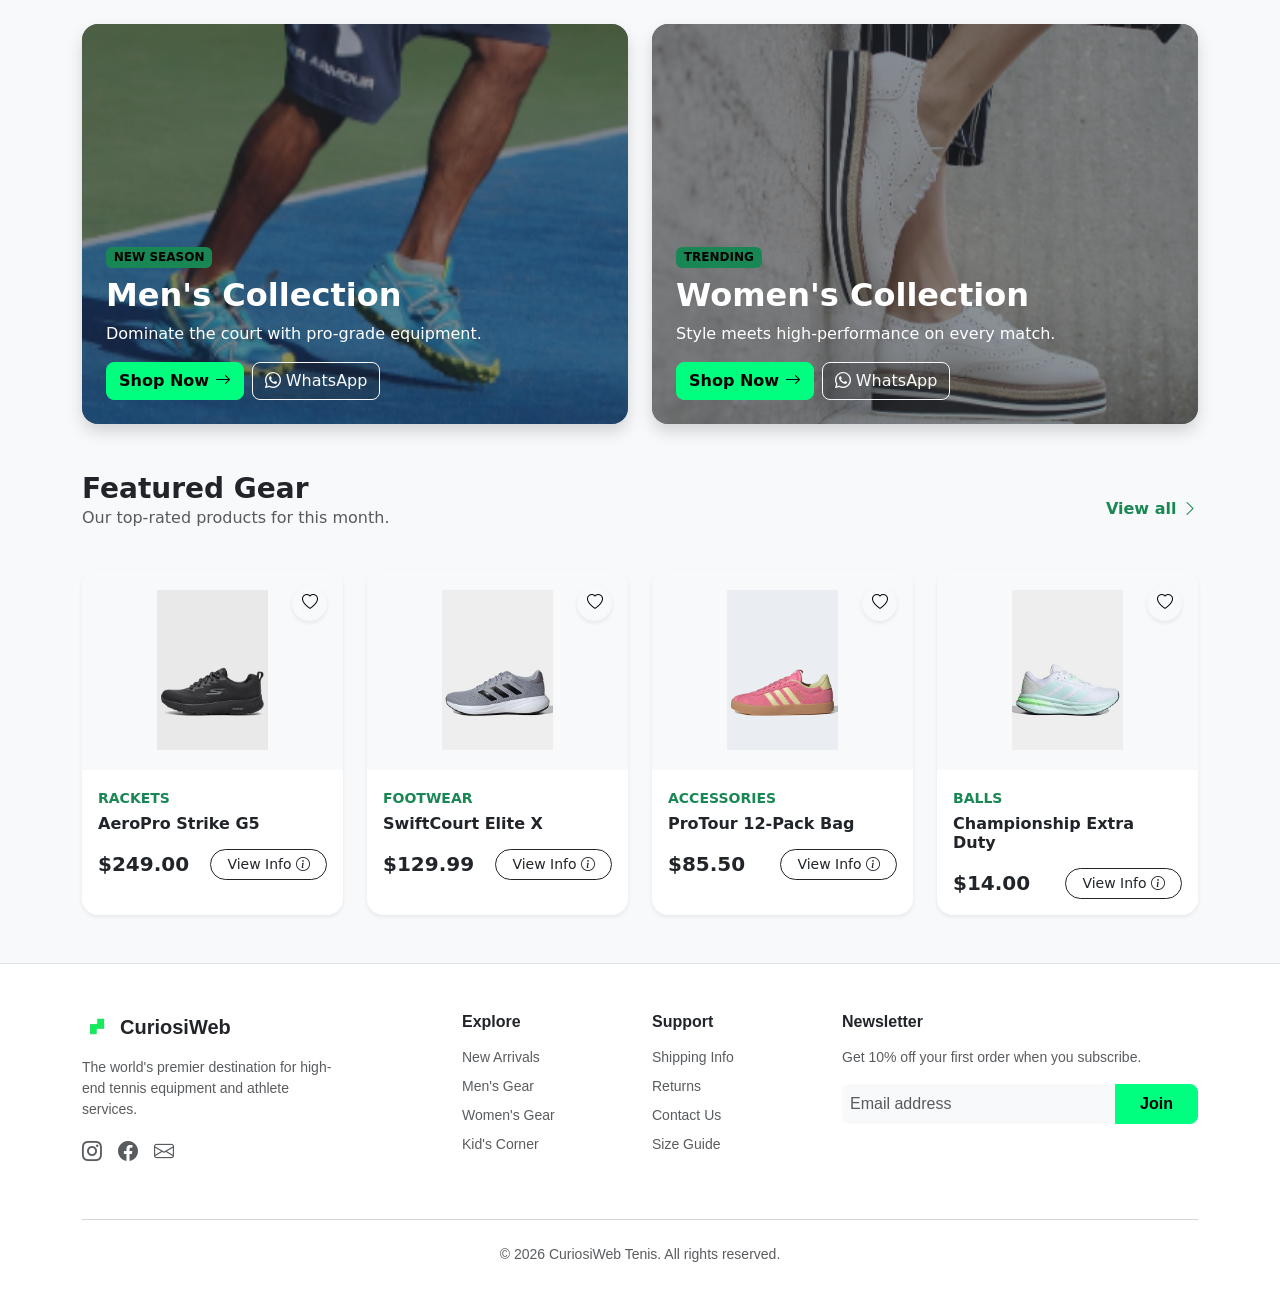
==== index.html @ c3dffbe0 "cambios en el front" ====
<!DOCTYPE html>
<html lang="es">
<head>
    <meta charset="UTF-8">
    <meta name="viewport" content="width=device-width, initial-scale=1.0">
    <title>CuriosiWeb - Tennis Store</title>
    <!--Link para bootstrap-->
    <link href="https://cdn.jsdelivr.net/npm/bootstrap@5.3.8/dist/css/bootstrap.min.css" rel="stylesheet" integrity="sha384-sRIl4kxILFvY47J16cr9ZwB07vP4J8+LH7qKQnuqkuIAvNWLzeN8tE5YBujZqJLB" crossorigin="anonymous">
    <!--Link para los iconos de bootstrap-->
    <link rel="stylesheet" href="https://cdn.jsdelivr.net/npm/bootstrap-icons@1.11.0/font/bootstrap-icons.css">
    <!--Link de css-->
    <link rel="stylesheet" href="index.css">
</head>
<body class="bg-light">

    <!--Inicio Header-->
    <header>
        
    </header>

    <!--Inicio Main-->
    <main>

        <!--Inicio Footer-->
        <section class="Hero">
            <div class="container mt-4">
                <div class="row g-4">
                    <div class="col-md-6">
                        <div class="card bg-dark text-white border-0 overflow-hidden rounded-4 shadow">
                            <img src="./img/shoes/men-hero.png" class="card-img opacity-50" alt="Men's Collection" style="height: 400px;">
                            <div class="card-img-overlay d-flex flex-column justify-content-end p-4">
                                <span class="badge bg-success mb-2 align-self-start">NEW SEASON</span>
                                <h2 class="fw-bold">Men's Collection</h2>
                                <p>Dominate the court with pro-grade equipment.</p>
                                <div class="d-flex gap-2">
                                    <button class="btn btn-success rounded-3">Shop Now <i class="bi bi-arrow-right"></i></button>
                                    <button class="btn btn-outline-light rounded-3 bg-dark bg-opacity-25" onclick="abrirWpp('Men')">
                                        <i class="bi bi-whatsapp"></i> WhatsApp
                                    </button>
                                </div>
                            </div>
                        </div>
                    </div>
                    <div class="col-md-6">
                        <div class="card bg-dark text-white border-0 overflow-hidden rounded-4 shadow">
                            <img src="./img/shoes/women-hero.png" class="card-img opacity-50" alt="Women's Collection" style="height: 400px;">
                            <div class="card-img-overlay d-flex flex-column justify-content-end p-4">
                                <span class="badge bg-success mb-2 align-self-start">TRENDING</span>
                                <h2 class="fw-bold">Women's Collection</h2>
                                <p>Style meets high-performance on every match.</p>
                                <div class="d-flex gap-2">
                                    <button class="btn btn-success rounded-3">Shop Now <i class="bi bi-arrow-right"></i></button>
                                    <button class="btn btn-outline-light rounded-3 bg-dark bg-opacity-25" onclick="abrirWpp('Women')">
                                        <i class="bi bi-whatsapp"></i> WhatsApp
                                    </button>
                                </div>
                            </div>
                        </div>
                    </div>
                </div>
            </div>

        </section>
        
        <!--Lista de zapatos-->
        <section class="mt-5 lista-cards">
            <div class="container">
                <div class="d-flex justify-content-between align-items-center mb-4">
                    <div>
                        <h3 class="fw-bold m-0">Featured Gear</h3>
                        <p class="text-muted">Our top-rated products for this month.</p>
                    </div>
                    <a href="#" class="text-success fw-bold text-decoration-none">View all <i class="bi bi-chevron-right"></i></a>
                </div>

                <div id="list-shoes" class="row g-4">

                </div>
            </div>
        </section>

    </main>

    <!--Inicio Footer-->
    <footer class="bg-white pt-5 pb-3 border-top mt-5">
        <div class="container">
            <div class="row g-4">
                
                <div class="col-12 col-md-3">
                    <div class="d-flex align-items-center mb-3">
                        <img src="./img/icons/icon.png" alt="Logo" width="30" class="me-2">
                        <h5 class="fw-bold m-0">CuriosiWeb</h5>
                    </div>
                    <p class="text-muted small">The world's premier destination for high-end tennis equipment and athlete services.</p>
                    <div class="d-flex gap-3 fs-5 text-muted">
                        <i class="bi bi-instagram"></i>
                        <i class="bi bi-facebook"></i>
                        <i class="bi bi-envelope "></i>
                    </div>
                </div>

                <div class="col-6 col-md-2 offset-md-1">
                    <h6 class="fw-bold mb-3">Explore</h6>
                    <ul class="list-unstyled text-muted small">
                        <li class="mb-2">New Arrivals</li>
                        <li class="mb-2">Men's Gear</li>
                        <li class="mb-2">Women's Gear</li>
                        <li class="mb-2">Kid's Corner</li>
                    </ul>
                </div>

                <div class="col-6 col-md-2">
                    <h6 class="fw-bold mb-3">Support</h6>
                    <ul class="list-unstyled text-muted small">
                        <li class="mb-2">Shipping Info</li>
                        <li class="mb-2">Returns</li>
                        <li class="mb-2">Contact Us</li>
                        <li class="mb-2">Size Guide</li>
                    </ul>
                </div>

                <div class="col-12 col-md-4">
                    <h6 class="fw-bold mb-3">Newsletter</h6>
                    <p class="text-muted small">Get 10% off your first order when you subscribe.</p>
                    <div class="d-flex mb-3">
                        <input type="email" class="form-control border-0 bg-light p-2 shadow-none" placeholder="Email address" style="border-radius: 8px 0 0 8px;">
                        <button class="btn btn-success px-4" type="button" style="border-radius: 0 8px 8px 0;">Join</button>
                    </div>
                </div>

            </div>

            <hr class="mt-5 mb-4 text-muted opacity-25">
            <div class="text-center">
                <p class="text-muted small">© 2026 CuriosiWeb Tenis. All rights reserved.</p>
            </div>
        </div>
    </footer>

    

    <script src="https://cdn.jsdelivr.net/npm/bootstrap@5.3.0/dist/js/bootstrap.bundle.min.js"></script>
    <script src="./index.js"></script>
</body>
</html>
---- index.css ----
.btn-success {
    background-color: #00ff7f ;
    border-color: #00ff7f ;
    color: #000 ;
    font-weight: 600;
}

.badge.bg-success {
    background-color: #00ff7f ;
    color: #000;
}

.card-img-top {
    background-color: #f8f9fa;
    padding: 20px;
}


/*Footer*/
footer {
    font-family: 'Inter', sans-serif;
}

footer .input-group .form-control:focus {
    background-color: #f1f1f1;
}
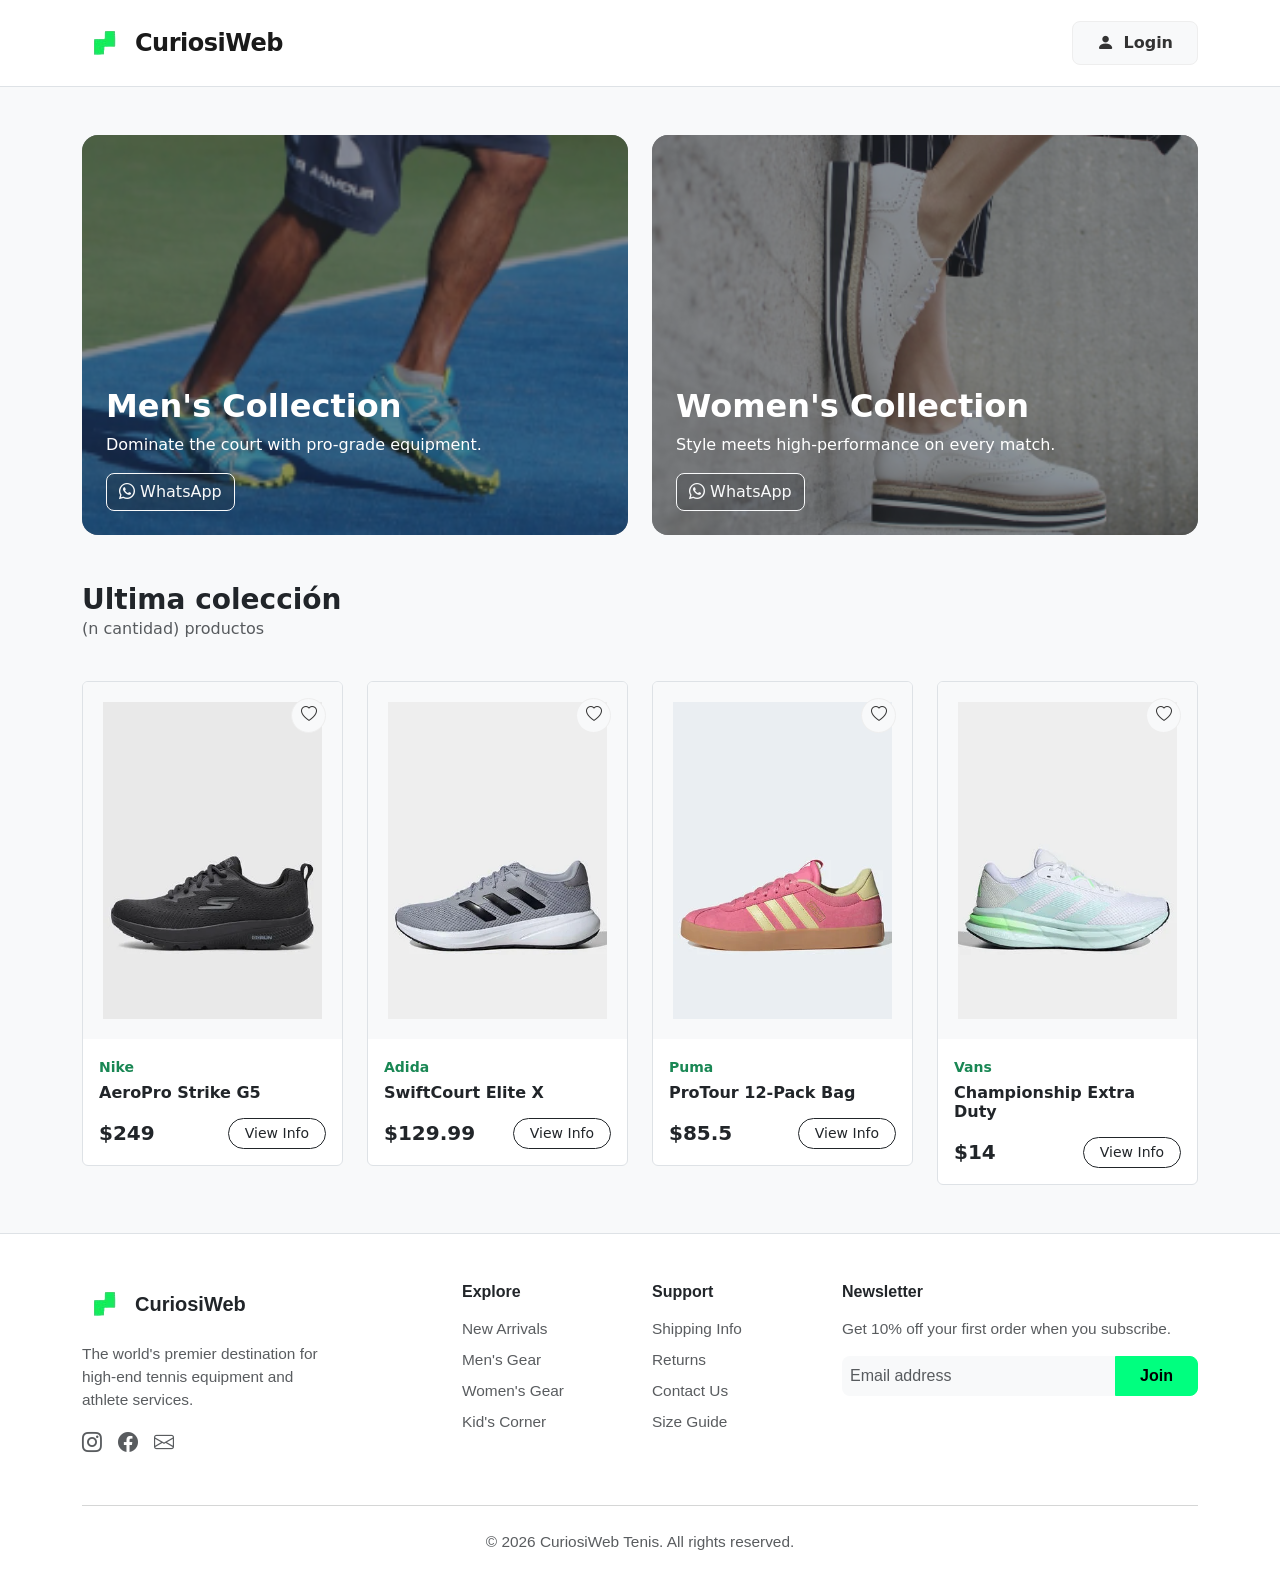
==== commit 018cbc16: "Rename landing.html to index.html" ====
--- a/index.html
+++ b/index.html
@@ -3,54 +3,66 @@
 <head>
     <meta charset="UTF-8">
     <meta name="viewport" content="width=device-width, initial-scale=1.0">
-    <title>CuriosiWeb - Tennis Store</title>
+    <title>CuriosiWeb | Home</title>
     <!--Link para bootstrap-->
     <link href="https://cdn.jsdelivr.net/npm/bootstrap@5.3.8/dist/css/bootstrap.min.css" rel="stylesheet" integrity="sha384-sRIl4kxILFvY47J16cr9ZwB07vP4J8+LH7qKQnuqkuIAvNWLzeN8tE5YBujZqJLB" crossorigin="anonymous">
     <!--Link para los iconos de bootstrap-->
     <link rel="stylesheet" href="https://cdn.jsdelivr.net/npm/bootstrap-icons@1.11.0/font/bootstrap-icons.css">
     <!--Link de css-->
-    <link rel="stylesheet" href="index.css">
+    <link rel="stylesheet" href="./css/styles.css">
 </head>
 <body class="bg-light">
 
     <!--Inicio Header-->
     <header>
+        <nav class="navbar navbar-expand-lg navbar-light bg-white py-3 border-bottom">
+            <div class="container d-flex justify-content-between align-items-center">
         
+                <a class="navbar-brand d-flex align-items-center m-0" href="#">
+                    <div class="me-2"><img src="./img/icons/icon.png" alt=""></div>
+                    <span class="fw-bold fs-4">CuriosiWeb</span>
+                </a>
+
+                <div>
+                    <a class="btn btn-light rounded-3 px-4 py-2 fw-semibold d-flex align-items-center" href="./login.html">
+                        <i class="bi bi-person-fill me-2"></i> Login
+                    </a>
+                </div>
+
+            </div>
+        </nav>
     </header>
 
     <!--Inicio Main-->
     <main>
-
-        <!--Inicio Footer-->
+        <!--Inicio Hero-->
         <section class="Hero">
-            <div class="container mt-4">
+            <div class="container mt-5">
                 <div class="row g-4">
-                    <div class="col-md-6">
-                        <div class="card bg-dark text-white border-0 overflow-hidden rounded-4 shadow">
+                    <div class="col-md-6 col-sm-12">
+                        <div class="card bg-dark text-white border-0 overflow-hidden rounded-4 ">
                             <img src="./img/shoes/men-hero.png" class="card-img opacity-50" alt="Men's Collection" style="height: 400px;">
                             <div class="card-img-overlay d-flex flex-column justify-content-end p-4">
-                                <span class="badge bg-success mb-2 align-self-start">NEW SEASON</span>
                                 <h2 class="fw-bold">Men's Collection</h2>
                                 <p>Dominate the court with pro-grade equipment.</p>
                                 <div class="d-flex gap-2">
-                                    <button class="btn btn-success rounded-3">Shop Now <i class="bi bi-arrow-right"></i></button>
-                                    <button class="btn btn-outline-light rounded-3 bg-dark bg-opacity-25" onclick="abrirWpp('Men')">
+                                    <button class="btn btn-outline-light rounded-3 bg-dark bg-opacity-25" 
+                                    onclick="window.open('https://wa.me/573012671400?text=Hola! Quiero la Men´s Collection')">
                                         <i class="bi bi-whatsapp"></i> WhatsApp
                                     </button>
                                 </div>
                             </div>
                         </div>
                     </div>
-                    <div class="col-md-6">
-                        <div class="card bg-dark text-white border-0 overflow-hidden rounded-4 shadow">
+                    <div class="col-md-6 col-sm-12">
+                        <div class="card bg-dark text-white border-0 overflow-hidden rounded-4 ">
                             <img src="./img/shoes/women-hero.png" class="card-img opacity-50" alt="Women's Collection" style="height: 400px;">
                             <div class="card-img-overlay d-flex flex-column justify-content-end p-4">
-                                <span class="badge bg-success mb-2 align-self-start">TRENDING</span>
                                 <h2 class="fw-bold">Women's Collection</h2>
                                 <p>Style meets high-performance on every match.</p>
                                 <div class="d-flex gap-2">
-                                    <button class="btn btn-success rounded-3">Shop Now <i class="bi bi-arrow-right"></i></button>
-                                    <button class="btn btn-outline-light rounded-3 bg-dark bg-opacity-25" onclick="abrirWpp('Women')">
+                                    <button class="btn btn-outline-light rounded-3 bg-dark bg-opacity-25"
+                                    onclick="window.open('https://wa.me/573012671400?text=Hola! Quiero la Women´s Collection')">
                                         <i class="bi bi-whatsapp"></i> WhatsApp
                                     </button>
                                 </div>
@@ -59,22 +71,21 @@
                     </div>
                 </div>
             </div>
+        </section>
 
-        </section>
-        
         <!--Lista de zapatos-->
         <section class="mt-5 lista-cards">
             <div class="container">
                 <div class="d-flex justify-content-between align-items-center mb-4">
                     <div>
-                        <h3 class="fw-bold m-0">Featured Gear</h3>
-                        <p class="text-muted">Our top-rated products for this month.</p>
+                        <h3 class="fw-bold m-0">Ultima colección</h3>
+                        <p class="text-muted">(n cantidad) productos</p>
                     </div>
-                    <a href="#" class="text-success fw-bold text-decoration-none">View all <i class="bi bi-chevron-right"></i></a>
                 </div>
 
                 <div id="list-shoes" class="row g-4">
-
+                  <a href="./landingInformation.html"></a>
+                    <!--Aqui va la lista de zapatos-->
                 </div>
             </div>
         </section>
@@ -88,7 +99,7 @@
                 
                 <div class="col-12 col-md-3">
                     <div class="d-flex align-items-center mb-3">
-                        <img src="./img/icons/icon.png" alt="Logo" width="30" class="me-2">
+                        <img src="./img/icons/icon.png" alt="Logo" class="me-2">
                         <h5 class="fw-bold m-0">CuriosiWeb</h5>
                     </div>
                     <p class="text-muted small">The world's premier destination for high-end tennis equipment and athlete services.</p>
@@ -136,11 +147,8 @@
             </div>
         </div>
     </footer>
-
-    
-
     <script src="https://cdn.jsdelivr.net/npm/bootstrap@5.3.0/dist/js/bootstrap.bundle.min.js"></script>
-    <script src="./index.js"></script>
+    <script src="./JavaScript/landing.js"></script>
 </body>
 </html>
 
--- a/css/styles.css
+++ b/css/styles.css
@@ -0,0 +1,121 @@
+/*Styles de Login*/
+
+
+/*Styles de Landing*/
+/*Header*/
+.navbar-brand span {
+    letter-spacing: -0.5px;
+    color: #1a1a1a;
+}
+
+.btn-light {
+    background-color: #f8f9fa;
+    border: 1px solid #eee;
+    color: #333;
+}
+
+/* Ajuste para el icono de usuario */
+.bi-person-fill {
+    font-size: 1.1rem;
+}
+
+/*Main*/
+.btn-success {
+    background-color: #00ff7f ;
+    border-color: #00ff7f ;
+    color: #000 ;
+    font-weight: 600;
+}
+
+.badge .bg-success {
+    background-color: #00ff7f ;
+    color: #000;
+}
+
+.card-img-top {
+    background-color: #f8f9fa;
+    padding: 20px;
+}
+
+
+/*Footer*/
+footer {
+    font-family: 'Inter', sans-serif;
+}
+
+footer .input-group .form-control:focus {
+    background-color: #f1f1f1;
+}
+
+
+/*Landing info products*/
+.ls-wide {
+    letter-spacing: 1.5px;
+}
+
+.btn-outline-secondary {
+    border-color: #dee2e6;
+    color: #495057;
+    font-size: 0.85rem;
+    font-weight: 600;
+}
+
+footer {
+    font-size: 1.1rem;
+}
+
+/*Dashboard*/
+
+.sidebar {
+  width:240px;
+  min-height:100vh;
+  background:#fff;
+  border-right:1px solid #e5e7eb;
+  display:flex;
+  flex-direction:column;
+}
+.brand {
+  font-size:20px;
+  font-weight:700;
+  padding:20px;
+  display:flex;
+  gap:10px;
+  align-items:center;
+}
+.nav-link {
+  margin:5px 12px;
+  border-radius:8px;
+  color:#374151;
+}
+.nav-link.active {
+  background:#e6f9ef;
+  color:#16a34a;
+  font-weight:600;
+}
+.topbar {
+  background:#fff;
+  border-bottom:1px solid #e5e7eb;
+  padding:15px 25px;
+}
+.btn-green {
+  background:#22c55e;
+  color:white;
+  border-radius:10px;
+  font-weight:600;
+}
+.badge-soft {
+  background:#eef2f7;
+  padding:5px 12px;
+  border-radius:20px;
+  font-size:12px;
+}
+.status-green { color:#16a34a; font-weight:600 }
+
+.product-img {
+  width:42px;
+  height:42px;
+  background:#e5e7eb;
+  border-radius:10px;
+}
+
+
